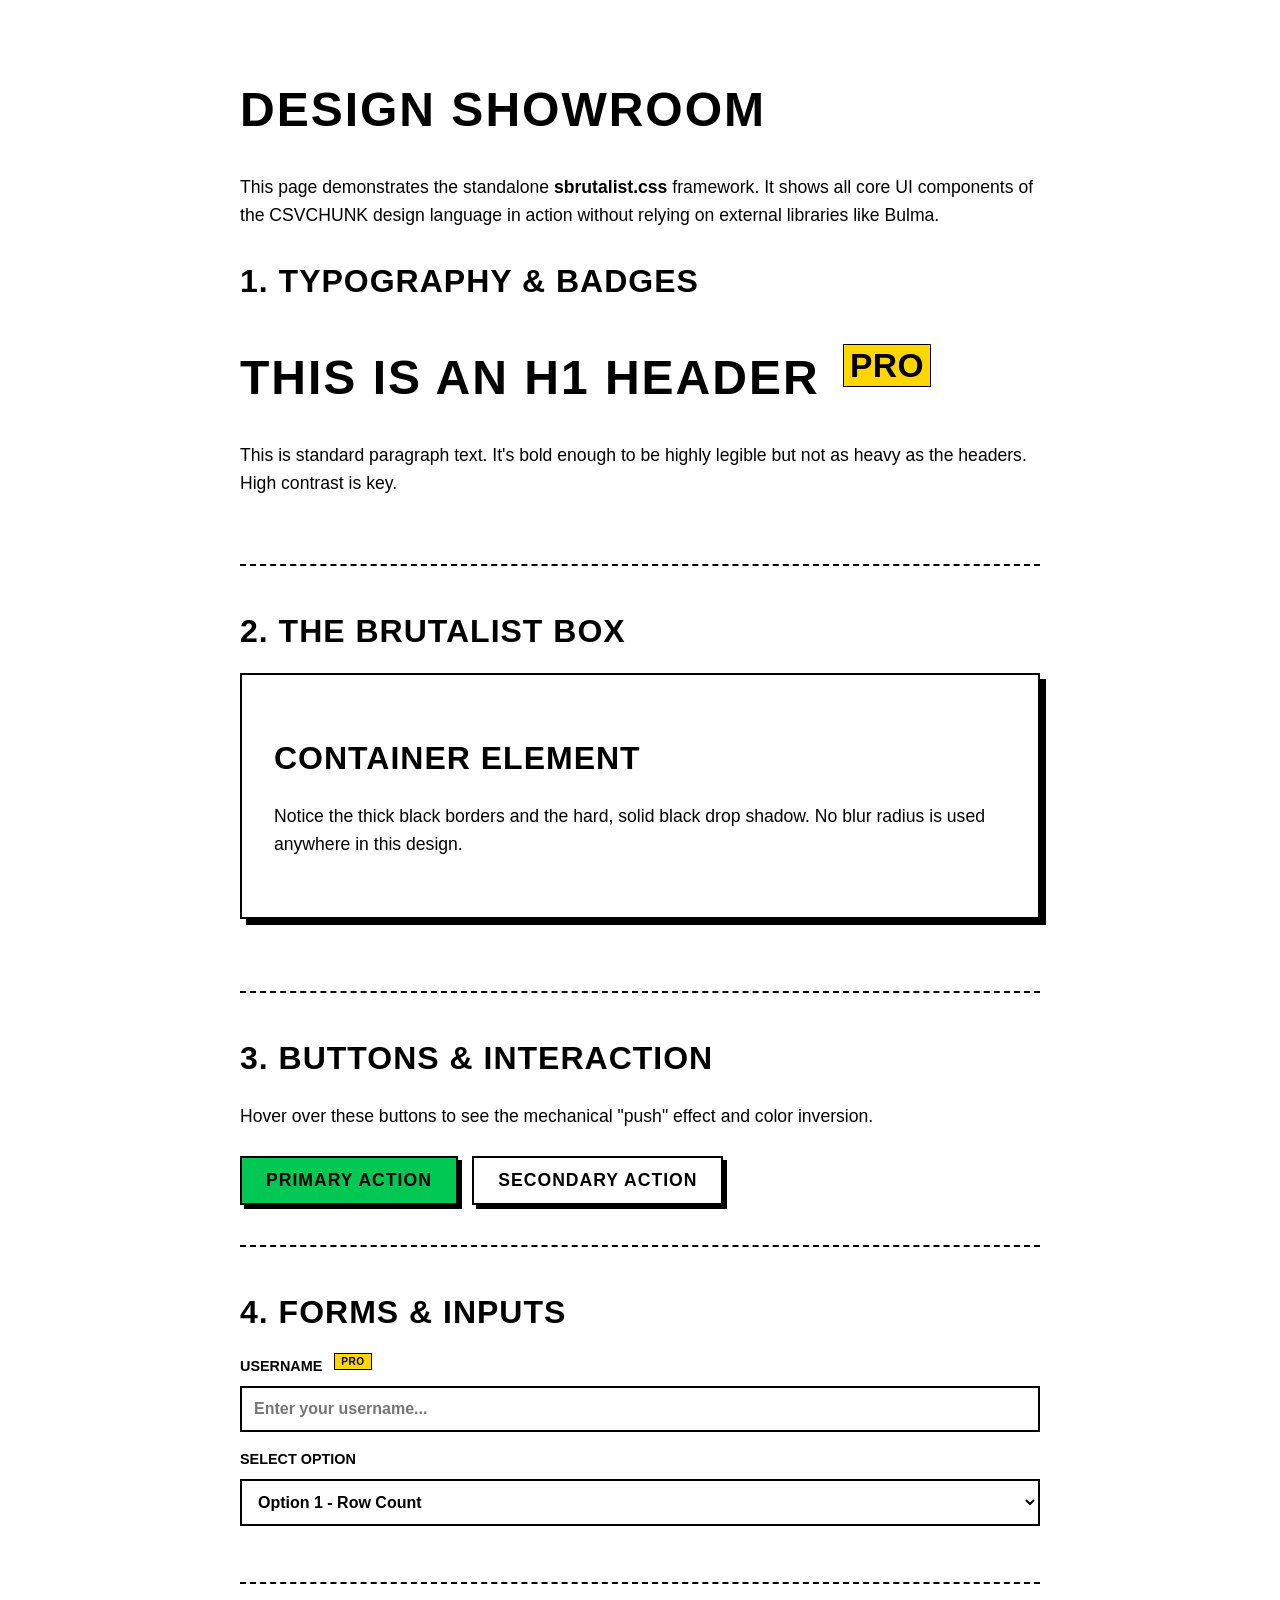
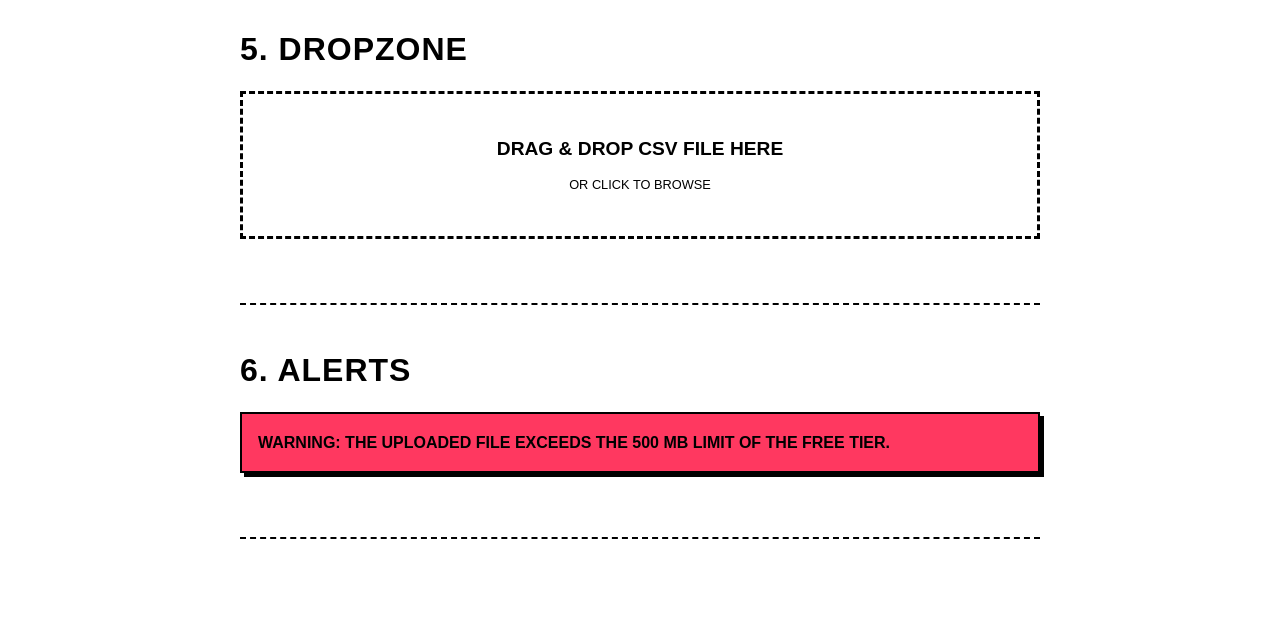
==== showroom/index.html @ 3cbc03de "feat: design guide setup" ====
<!DOCTYPE html>
<html lang="en">
<head>
    <meta charset="UTF-8">
    <meta name="viewport" content="width=device-width, initial-scale=1.0">
    <title>CSVCHUNK - Brutalist Design Showroom</title>
    <!-- Link to the standalone CSS Framework -->
    <link rel="stylesheet" href="sbrutalist.css">
    <style>
        /* Small styling just for the presentation layout */
        .component-section {
            border-bottom: 2px dashed #000;
            padding-bottom: 40px;
            margin-bottom: 40px;
        }
        .code-block {
            background-color: #000;
            color: #00C853;
            padding: 16px;
            font-family: monospace;
            font-weight: bold;
            display: block;
            margin-top: 16px;
        }
    </style>
</head>
<body>

    <div class="sbrutalist-container">
        
        <h1 class="sbrutalist-h1">Design Showroom</h1>
        <p class="sbrutalist-p">This page demonstrates the standalone <strong>sbrutalist.css</strong> framework. It shows all core UI components of the CSVCHUNK design language in action without relying on external libraries like Bulma.</p>
        
        <div class="component-section">
            <h2 class="sbrutalist-h2">1. Typography & Badges</h2>
            <h1 class="sbrutalist-h1">This is an H1 Header <span class="sbrutalist-badge-pro">PRO</span></h1>
            <p class="sbrutalist-p">This is standard paragraph text. It's bold enough to be highly legible but not as heavy as the headers. High contrast is key.</p>
        </div>

        <div class="component-section">
            <h2 class="sbrutalist-h2">2. The Brutalist Box</h2>
            <div class="sbrutalist-box">
                <h2 class="sbrutalist-h2">Container Element</h2>
                <p class="sbrutalist-p">Notice the thick black borders and the hard, solid black drop shadow. No blur radius is used anywhere in this design.</p>
            </div>
        </div>

        <div class="component-section">
            <h2 class="sbrutalist-h2">3. Buttons & Interaction</h2>
            <p class="sbrutalist-p">Hover over these buttons to see the mechanical "push" effect and color inversion.</p>
            <button class="sbrutalist-btn-primary">Primary Action</button>
            <button class="sbrutalist-btn-secondary" style="margin-left: 10px;">Secondary Action</button>
        </div>

        <div class="component-section">
            <h2 class="sbrutalist-h2">4. Forms & Inputs</h2>
            <label class="sbrutalist-label">Username <span class="sbrutalist-badge-pro">PRO</span></label>
            <input type="text" class="sbrutalist-input" placeholder="Enter your username...">
            
            <label class="sbrutalist-label">Select Option</label>
            <select class="sbrutalist-input">
                <option>Option 1 - Row Count</option>
                <option>Option 2 - File Size</option>
            </select>
        </div>

        <div class="component-section">
            <h2 class="sbrutalist-h2">5. Dropzone</h2>
            <div class="sbrutalist-dropzone">
                Drag & Drop CSV File Here
                <div style="font-size: 0.8rem; margin-top: 10px; font-weight: 500;">Or click to browse</div>
            </div>
        </div>

        <div class="component-section">
            <h2 class="sbrutalist-h2">6. Alerts</h2>
            <div class="sbrutalist-alert-danger">
                Warning: The uploaded file exceeds the 500 MB limit of the free tier.
            </div>
        </div>

    </div>

</body>
</html>
---- showroom/sbrutalist.css ----
/* CSVCHUNK Brutalist CSS Framework */

:root {
    --bg-body: #ffffff;
    --text-main: #000000;
    --color-primary: #00C853; /* Green */
    --color-warning: #FFD600; /* Yellow */
    --color-danger: #FF3860;  /* Red */
    --border-width: 2px;
}

body {
    background-color: var(--bg-body);
    color: var(--text-main);
    font-family: 'Inter', -apple-system, BlinkMacSystemFont, "Segoe UI", Roboto, sans-serif;
    margin: 0;
    padding: 0;
    line-height: 1.6;
}

/* Typography */
.sbrutalist-h1 {
    font-size: 3rem;
    font-weight: 900;
    text-transform: uppercase;
    letter-spacing: 2px;
    margin-bottom: 0.5em;
    color: var(--text-main);
}

.sbrutalist-h2 {
    font-size: 2rem;
    font-weight: 800;
    text-transform: uppercase;
    letter-spacing: 1px;
    margin-bottom: 0.5em;
    color: var(--text-main);
}

.sbrutalist-p {
    font-size: 1.1rem;
    font-weight: 500;
    margin-bottom: 1.5em;
}

.sbrutalist-label {
    font-weight: 800;
    font-size: 0.9rem;
    text-transform: uppercase;
    margin-bottom: 8px;
    display: block;
}

/* Layout Elements */
.sbrutalist-container {
    max-width: 800px;
    margin: 0 auto;
    padding: 40px 20px;
}

.sbrutalist-box {
    background-color: #ffffff;
    color: #000000;
    border: var(--border-width) solid #000000;
    box-shadow: 6px 6px 0px #000000;
    border-radius: 0;
    padding: 32px;
    margin-bottom: 32px;
}

/* Buttons */
.sbrutalist-btn-primary, .sbrutalist-btn-secondary {
    display: inline-block;
    font-weight: 900;
    font-size: 1.1rem;
    padding: 12px 24px;
    border: var(--border-width) solid #000000;
    border-radius: 0;
    text-transform: uppercase;
    letter-spacing: 1px;
    box-shadow: 4px 4px 0px #000000;
    cursor: pointer;
    transition: all 0.15s ease-out;
    text-decoration: none;
    text-align: center;
}

.sbrutalist-btn-primary {
    background-color: var(--color-primary);
    color: #000000;
}

.sbrutalist-btn-primary:hover {
    background-color: #000000;
    color: var(--color-primary);
    box-shadow: 0px 0px 0px #000000;
    transform: translate(4px, 4px);
}

.sbrutalist-btn-secondary {
    background-color: #ffffff;
    color: #000000;
}

.sbrutalist-btn-secondary:hover {
    background-color: #000000;
    color: #ffffff;
    box-shadow: 0px 0px 0px #000000;
    transform: translate(4px, 4px);
}

/* Forms */
.sbrutalist-input {
    width: 100%;
    padding: 12px;
    background-color: #ffffff;
    color: #000000;
    border: var(--border-width) solid #000000;
    border-radius: 0;
    font-weight: 700;
    font-size: 1rem;
    font-family: inherit;
    transition: all 0.2s ease;
    box-sizing: border-box;
    margin-bottom: 16px;
}

.sbrutalist-input:hover {
    background-color: #f0f0f0;
}

.sbrutalist-input:focus {
    border-color: var(--color-primary);
    outline: none;
    background-color: #ffffff;
}

.sbrutalist-dropzone {
    border: 3px dashed #000000;
    background-color: #ffffff;
    color: #000000;
    padding: 40px;
    text-align: center;
    cursor: pointer;
    font-weight: 800;
    font-size: 1.2rem;
    text-transform: uppercase;
    transition: all 0.2s ease;
    margin-bottom: 24px;
}

.sbrutalist-dropzone:hover {
    background-color: #000000;
    color: #ffffff;
    border-style: solid;
}

/* Badges & Alerts */
.sbrutalist-badge-pro {
    background-color: var(--color-warning);
    color: #000000;
    padding: 2px 6px;
    border: 1px solid #000000;
    font-size: 0.7em;
    font-weight: 900;
    letter-spacing: 0.5px;
    vertical-align: super;
    margin-left: 8px;
}

.sbrutalist-alert-danger {
    background-color: var(--color-danger);
    color: #000000;
    border: var(--border-width) solid #000000;
    padding: 16px;
    font-weight: 800;
    box-shadow: 4px 4px 0px #000000;
    margin-bottom: 24px;
    text-transform: uppercase;
}
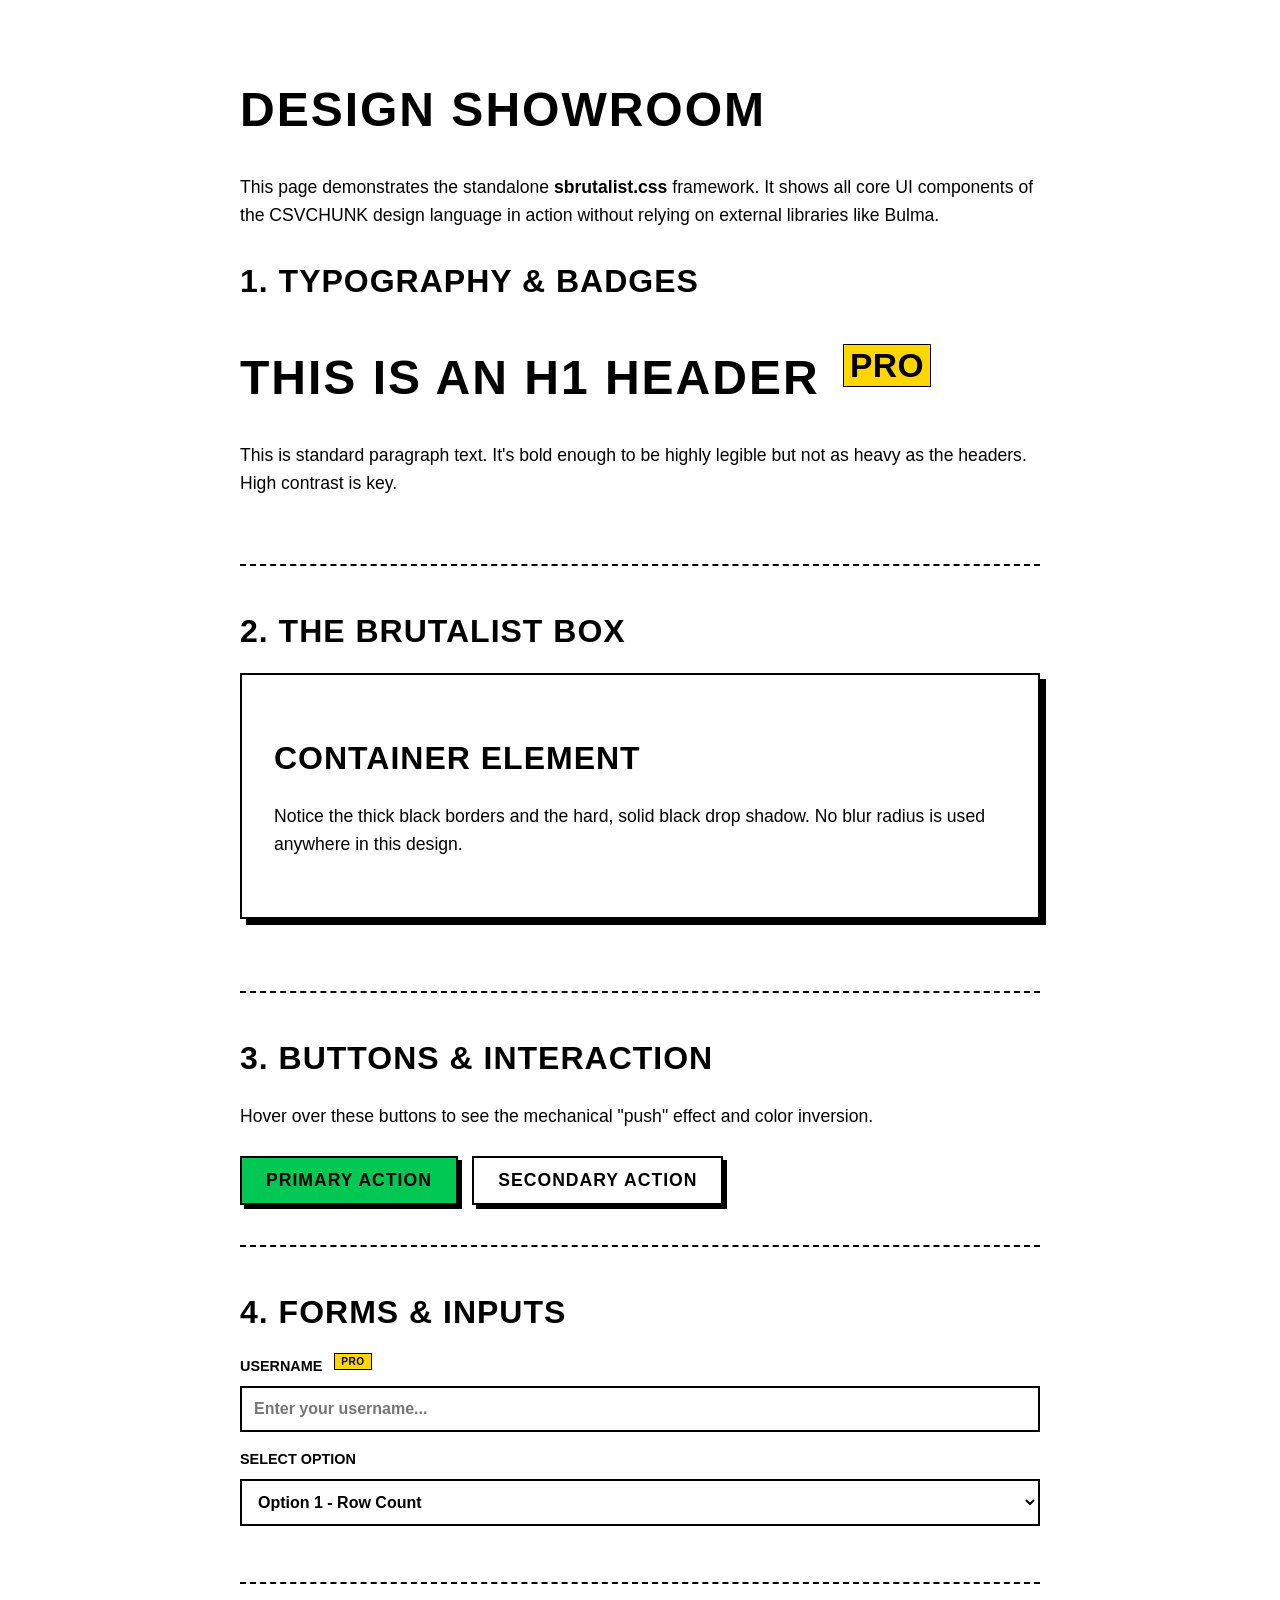
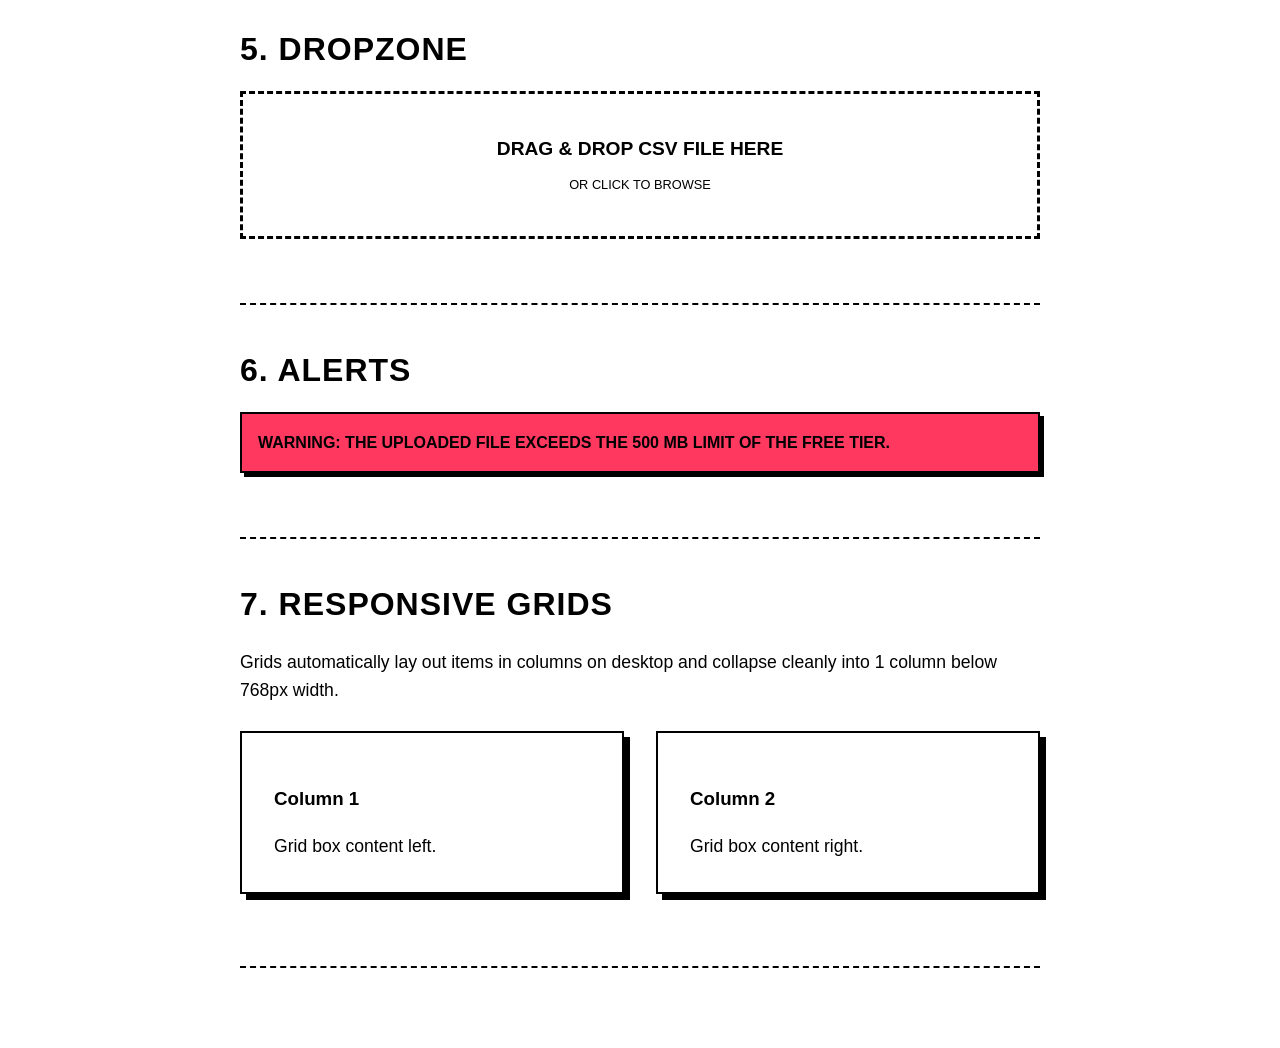
==== commit 660b8c6f: "refactor: updated ui framework" ====
--- a/showroom/index.html
+++ b/showroom/index.html
@@ -5,7 +5,7 @@
     <meta name="viewport" content="width=device-width, initial-scale=1.0">
     <title>CSVCHUNK - Brutalist Design Showroom</title>
     <!-- Link to the standalone CSS Framework -->
-    <link rel="stylesheet" href="sbrutalist.css">
+    <link rel="stylesheet" href="sbrutalist.css?v=2">
     <style>
         /* Small styling just for the presentation layout */
         .component-section {
@@ -79,6 +79,21 @@
             </div>
         </div>
 
+        <div class="component-section">
+            <h2 class="sbrutalist-h2">7. Responsive Grids</h2>
+            <p class="sbrutalist-p">Grids automatically lay out items in columns on desktop and collapse cleanly into 1 column below 768px width.</p>
+            <div class="sbrutalist-grid-2">
+                <div class="sbrutalist-box">
+                    <h3 class="sbrutalist-h3">Column 1</h3>
+                    <p class="sbrutalist-p" style="margin-bottom: 0;">Grid box content left.</p>
+                </div>
+                <div class="sbrutalist-box">
+                    <h3 class="sbrutalist-h3">Column 2</h3>
+                    <p class="sbrutalist-p" style="margin-bottom: 0;">Grid box content right.</p>
+                </div>
+            </div>
+        </div>
+
     </div>
 
 </body>
--- a/showroom/sbrutalist.css
+++ b/showroom/sbrutalist.css
@@ -68,6 +68,33 @@
     margin-bottom: 32px;
 }
 
+/* Grid Layouts */
+.sbrutalist-grid-2 {
+    display: grid;
+    grid-template-columns: repeat(2, 1fr);
+    gap: 2rem;
+    margin-bottom: 32px;
+}
+
+.sbrutalist-grid-3 {
+    display: grid;
+    grid-template-columns: repeat(3, 1fr);
+    gap: 2rem;
+    margin-bottom: 32px;
+}
+
+.sbrutalist-grid-2 > .sbrutalist-box,
+.sbrutalist-grid-3 > .sbrutalist-box {
+    margin-bottom: 0;
+}
+
+@media (max-width: 768px) {
+    .sbrutalist-grid-2,
+    .sbrutalist-grid-3 {
+        grid-template-columns: 1fr;
+    }
+}
+
 /* Buttons */
 .sbrutalist-btn-primary, .sbrutalist-btn-secondary {
     display: inline-block;
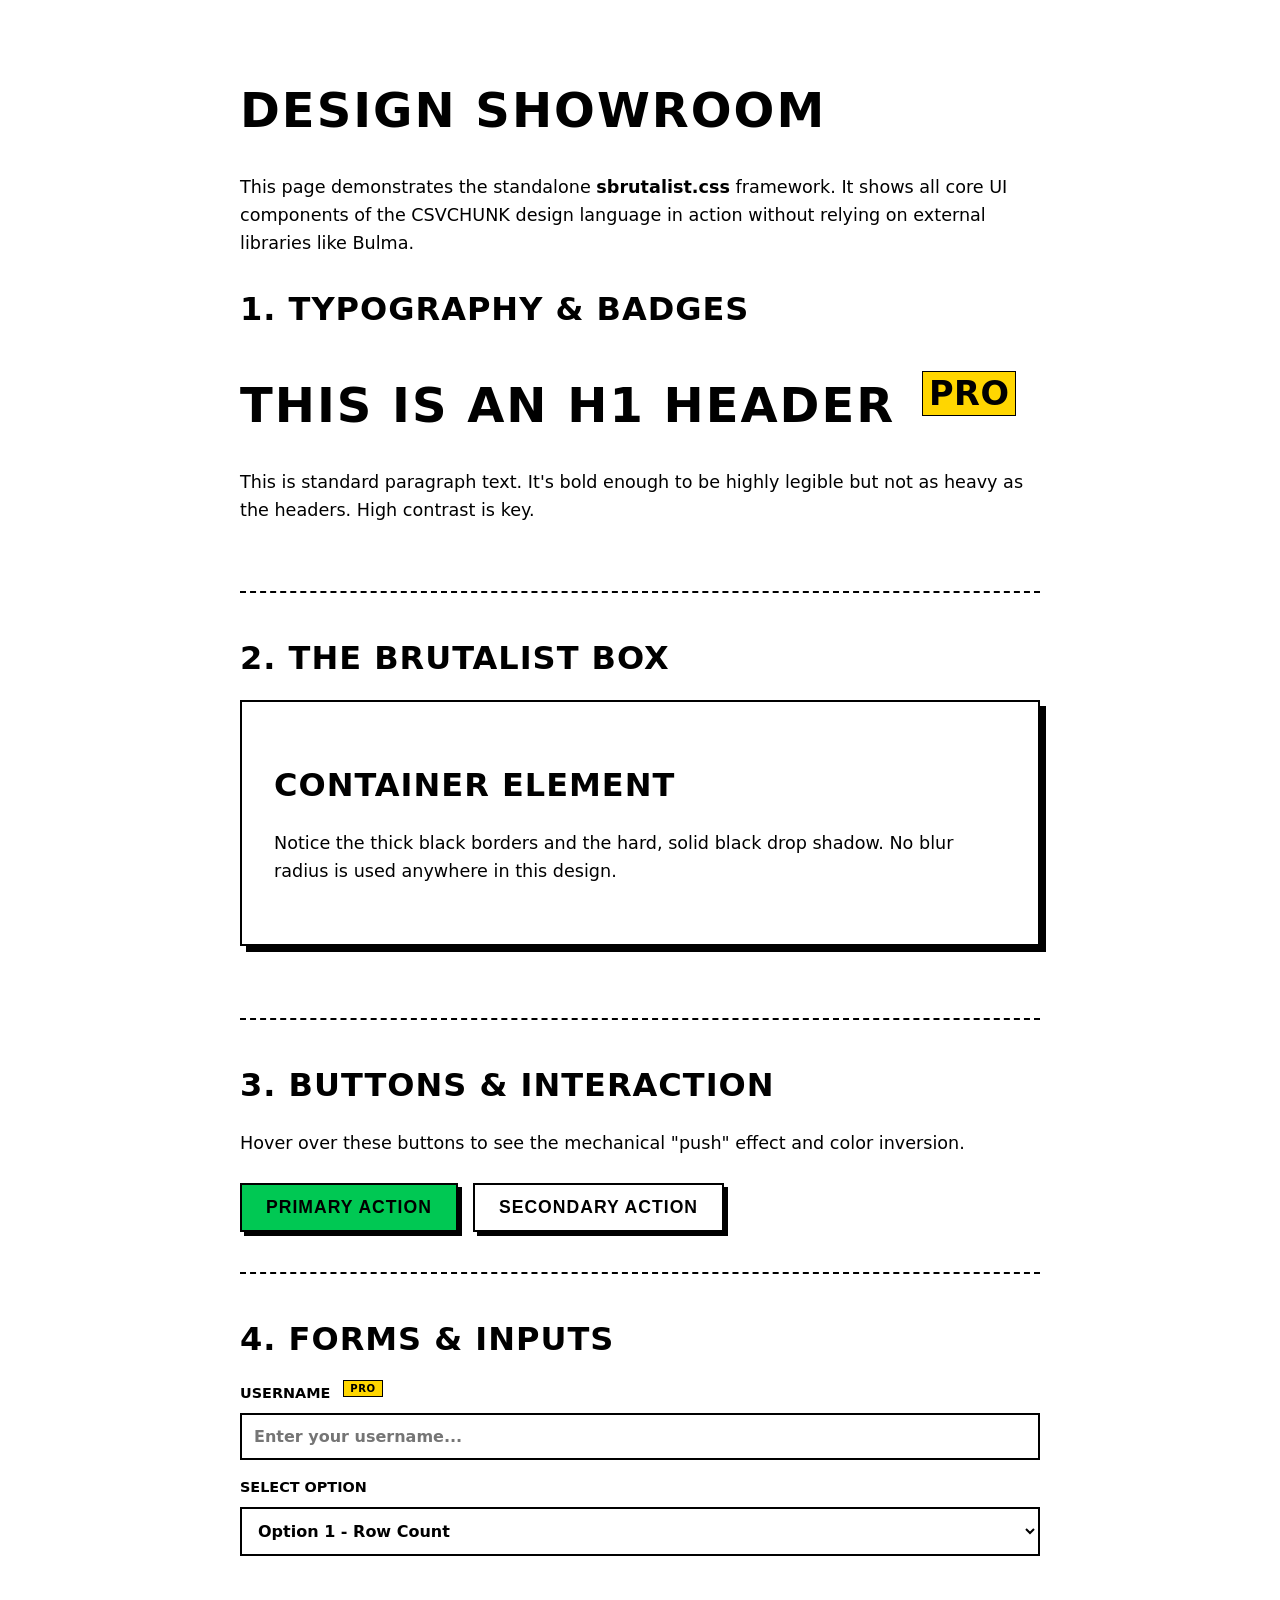
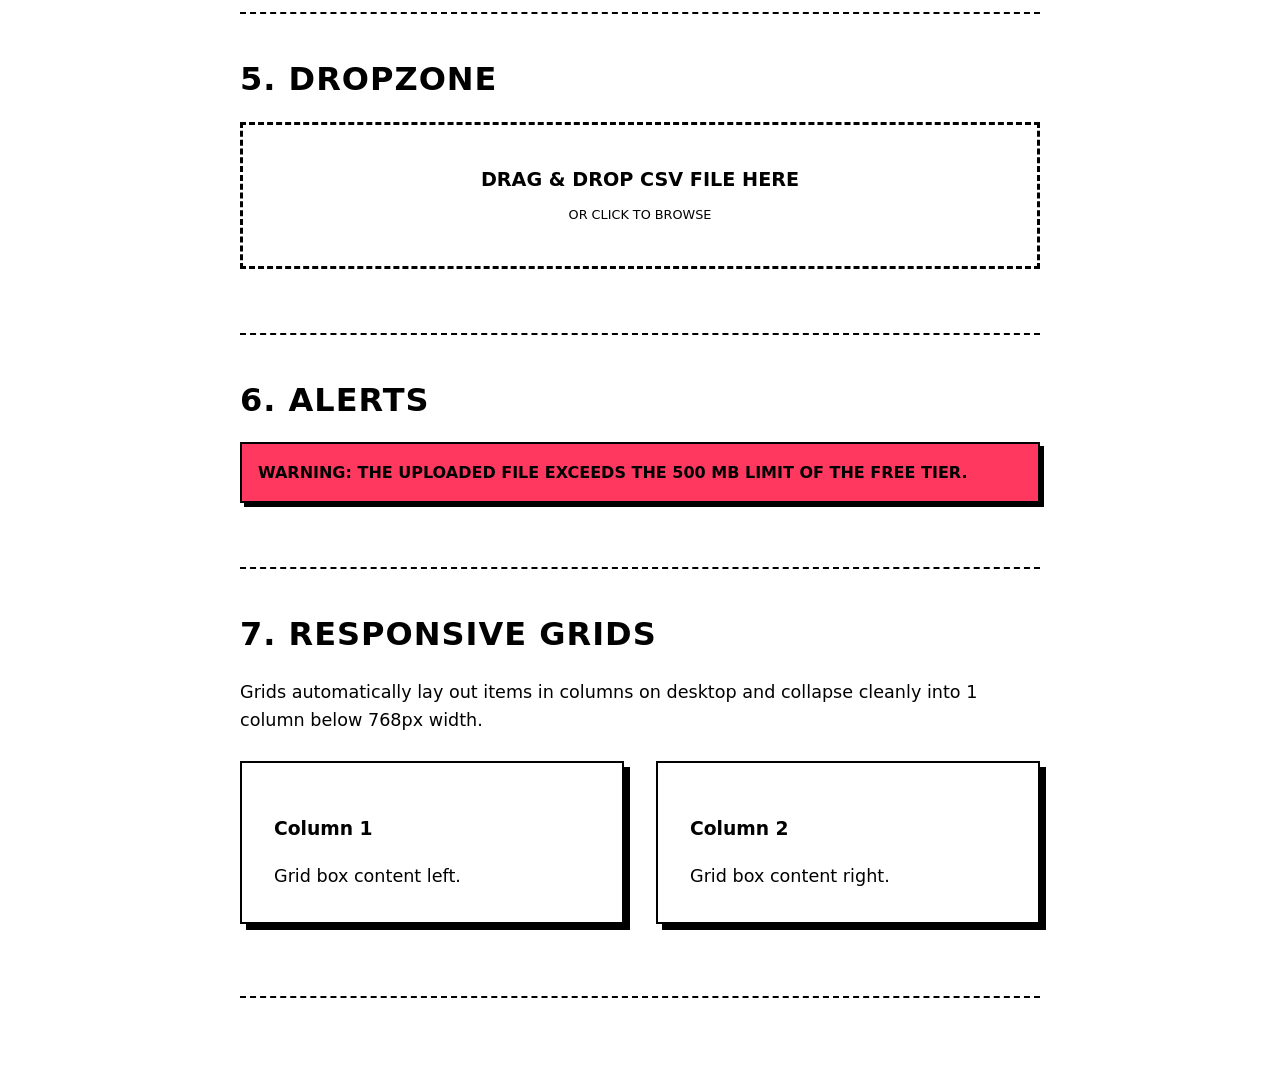
==== commit 6ebe34c1: "refactor: removed external font link" ====
--- a/showroom/index.html
+++ b/showroom/index.html
@@ -5,7 +5,7 @@
     <meta name="viewport" content="width=device-width, initial-scale=1.0">
     <title>CSVCHUNK - Brutalist Design Showroom</title>
     <!-- Link to the standalone CSS Framework -->
-    <link rel="stylesheet" href="sbrutalist.css?v=2">
+    <link rel="stylesheet" href="sbrutalist.css?v=3">
     <style>
         /* Small styling just for the presentation layout */
         .component-section {
--- a/showroom/sbrutalist.css
+++ b/showroom/sbrutalist.css
@@ -12,7 +12,7 @@
 body {
     background-color: var(--bg-body);
     color: var(--text-main);
-    font-family: 'Inter', -apple-system, BlinkMacSystemFont, "Segoe UI", Roboto, sans-serif;
+    font-family: system-ui, -apple-system, BlinkMacSystemFont, "Segoe UI", Roboto, Helvetica, Arial, sans-serif;
     margin: 0;
     padding: 0;
     line-height: 1.6;
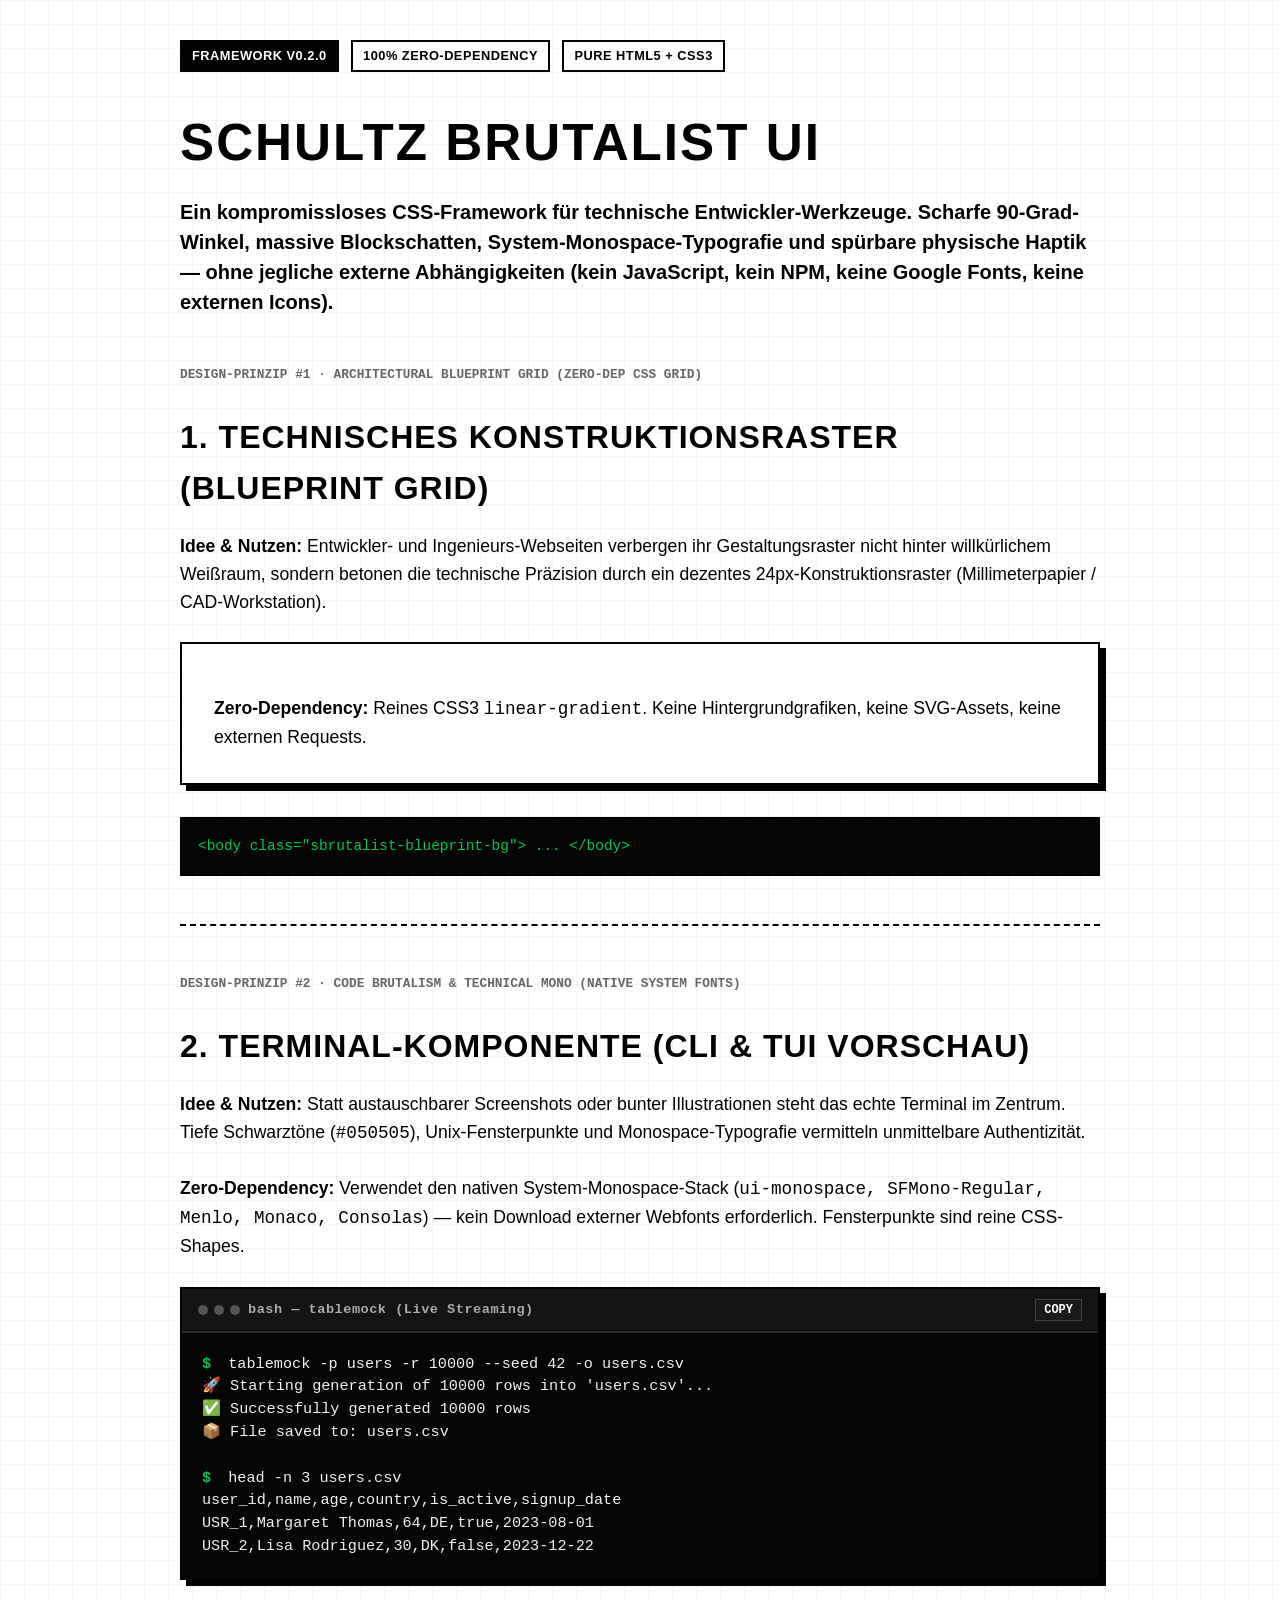
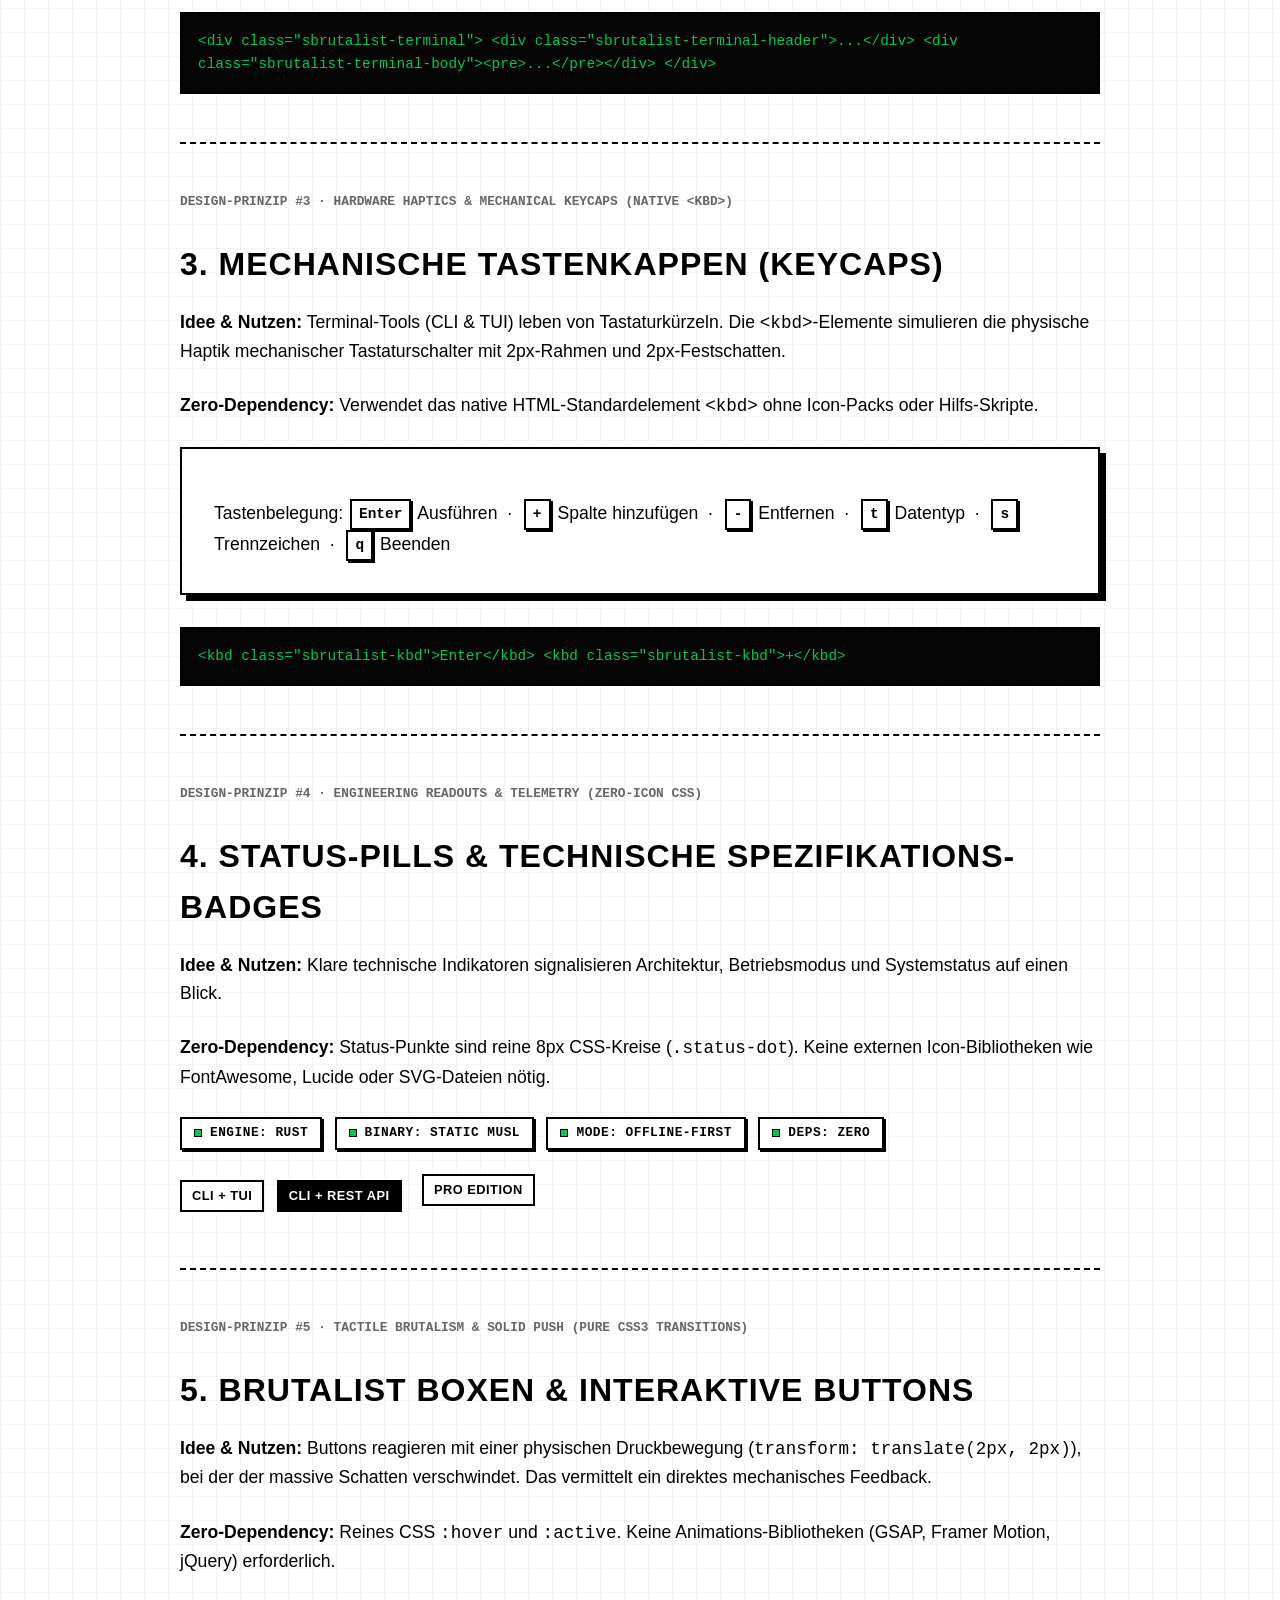
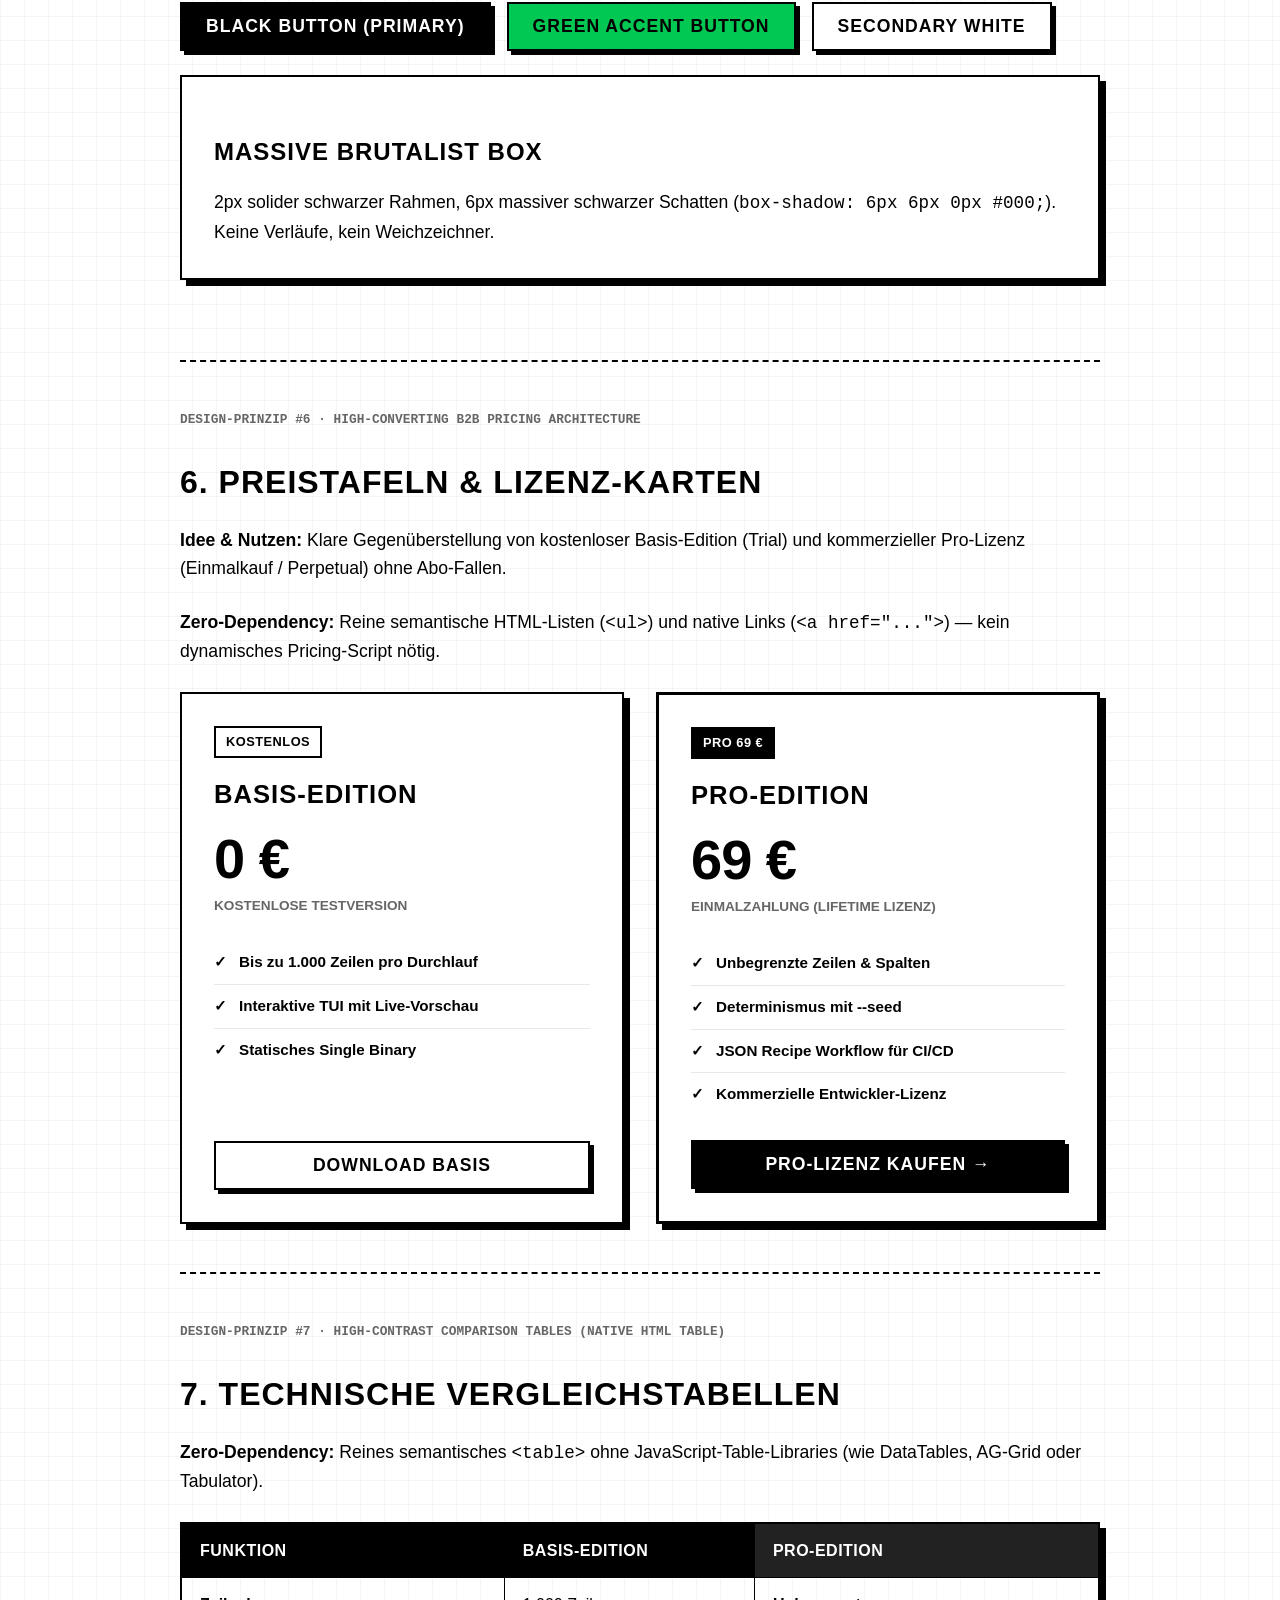
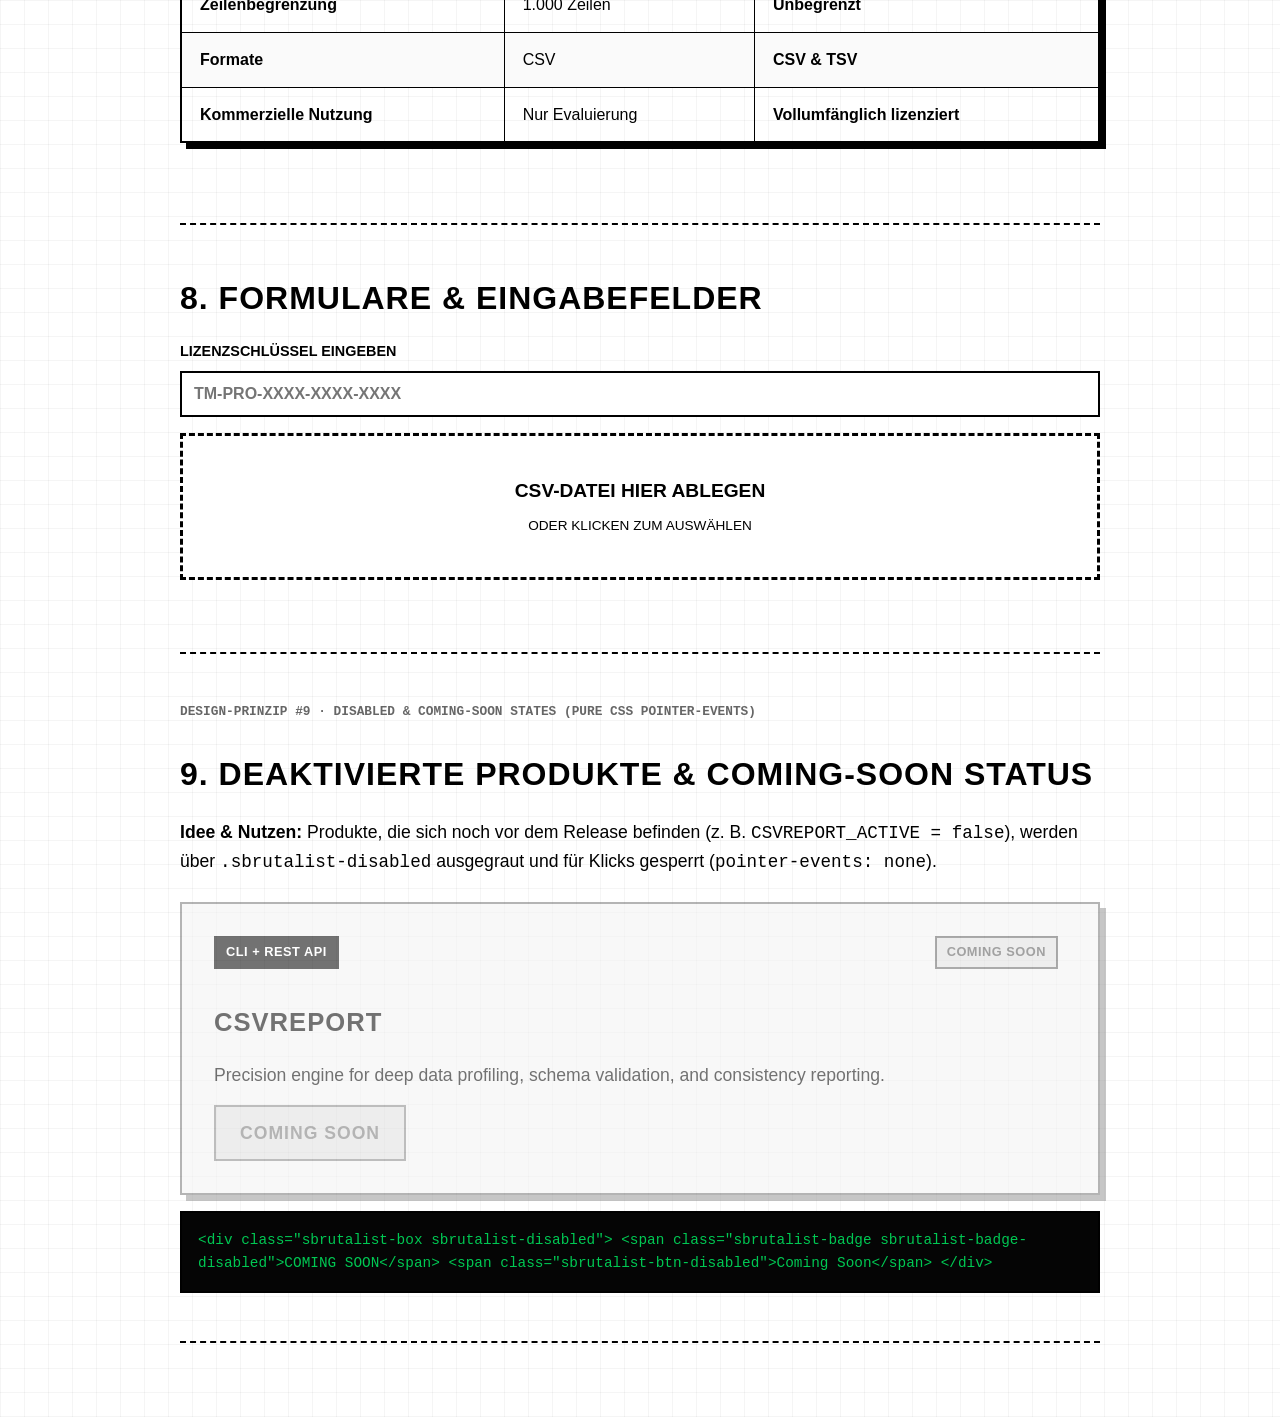
==== commit ae3e7f5b: "feat/refactor: no dependencies; updated with new features" ====
--- a/showroom/index.html
+++ b/showroom/index.html
@@ -3,95 +3,299 @@
 <head>
     <meta charset="UTF-8">
     <meta name="viewport" content="width=device-width, initial-scale=1.0">
-    <title>CSVCHUNK - Brutalist Design Showroom</title>
+    <title>Schultz Brutalist UI — Design Showroom & Principles</title>
     <!-- Link to the standalone CSS Framework -->
-    <link rel="stylesheet" href="sbrutalist.css?v=3">
+    <link rel="stylesheet" href="sbrutalist.css?v=4">
     <style>
-        /* Small styling just for the presentation layout */
         .component-section {
-            border-bottom: 2px dashed #000;
-            padding-bottom: 40px;
-            margin-bottom: 40px;
+            border-bottom: 2px dashed #000000;
+            padding-bottom: 48px;
+            margin-bottom: 48px;
         }
         .code-block {
-            background-color: #000;
+            background-color: #050505;
             color: #00C853;
             padding: 16px;
-            font-family: monospace;
-            font-weight: bold;
+            font-family: ui-monospace, SFMono-Regular, Menlo, Monaco, Consolas, monospace;
+            font-size: 0.9rem;
             display: block;
             margin-top: 16px;
+            border: 2px solid #000000;
+            overflow-x: auto;
+        }
+        .principle-tag {
+            font-family: ui-monospace, monospace;
+            font-size: 0.8rem;
+            font-weight: 800;
+            color: #666;
+            text-transform: uppercase;
+            margin-bottom: 8px;
+            display: block;
         }
     </style>
 </head>
-<body>
-
-    <div class="sbrutalist-container">
+<body class="sbrutalist-blueprint-bg">
+
+    <div class="sbrutalist-container" style="max-width: 960px;">
         
-        <h1 class="sbrutalist-h1">Design Showroom</h1>
-        <p class="sbrutalist-p">This page demonstrates the standalone <strong>sbrutalist.css</strong> framework. It shows all core UI components of the CSVCHUNK design language in action without relying on external libraries like Bulma.</p>
-        
-        <div class="component-section">
-            <h2 class="sbrutalist-h2">1. Typography & Badges</h2>
-            <h1 class="sbrutalist-h1">This is an H1 Header <span class="sbrutalist-badge-pro">PRO</span></h1>
-            <p class="sbrutalist-p">This is standard paragraph text. It's bold enough to be highly legible but not as heavy as the headers. High contrast is key.</p>
-        </div>
-
-        <div class="component-section">
-            <h2 class="sbrutalist-h2">2. The Brutalist Box</h2>
+        <!-- Header -->
+        <div style="margin-bottom: 48px;">
+            <div style="margin-bottom: 12px;">
+                <span class="sbrutalist-badge sbrutalist-badge-invert">FRAMEWORK v0.2.0</span>
+                <span class="sbrutalist-badge">100% ZERO-DEPENDENCY</span>
+                <span class="sbrutalist-badge">PURE HTML5 + CSS3</span>
+            </div>
+            <h1 class="sbrutalist-h1" style="font-size: 3.2rem; line-height: 1.1;">Schultz Brutalist UI</h1>
+            <p class="sbrutalist-p" style="font-size: 1.25rem; font-weight: 700; line-height: 1.5;">
+                Ein kompromissloses CSS-Framework für technische Entwickler-Werkzeuge. Scharfe 90-Grad-Winkel, massive Blockschatten, System-Monospace-Typografie und spürbare physische Haptik &mdash; <strong>ohne jegliche externe Abhängigkeiten</strong> (kein JavaScript, kein NPM, keine Google Fonts, keine externen Icons).
+            </p>
+        </div>
+
+        <!-- 1. Principle: Technical Blueprint Grid -->
+        <div class="component-section">
+            <span class="principle-tag">Design-Prinzip #1 &middot; Architectural Blueprint Grid (Zero-Dep CSS Grid)</span>
+            <h2 class="sbrutalist-h2">1. Technisches Konstruktionsraster (Blueprint Grid)</h2>
+            <p class="sbrutalist-p">
+                <strong>Idee &amp; Nutzen:</strong> Entwickler- und Ingenieurs-Webseiten verbergen ihr Gestaltungsraster nicht hinter willkürlichem Weißraum, sondern betonen die technische Präzision durch ein dezentes 24px-Konstruktionsraster (Millimeterpapier / CAD-Workstation).
+            </p>
             <div class="sbrutalist-box">
-                <h2 class="sbrutalist-h2">Container Element</h2>
-                <p class="sbrutalist-p">Notice the thick black borders and the hard, solid black drop shadow. No blur radius is used anywhere in this design.</p>
-            </div>
-        </div>
-
-        <div class="component-section">
-            <h2 class="sbrutalist-h2">3. Buttons & Interaction</h2>
-            <p class="sbrutalist-p">Hover over these buttons to see the mechanical "push" effect and color inversion.</p>
-            <button class="sbrutalist-btn-primary">Primary Action</button>
-            <button class="sbrutalist-btn-secondary" style="margin-left: 10px;">Secondary Action</button>
-        </div>
-
-        <div class="component-section">
-            <h2 class="sbrutalist-h2">4. Forms & Inputs</h2>
-            <label class="sbrutalist-label">Username <span class="sbrutalist-badge-pro">PRO</span></label>
-            <input type="text" class="sbrutalist-input" placeholder="Enter your username...">
+                <p class="sbrutalist-p" style="margin-bottom: 0;">
+                    <strong>Zero-Dependency:</strong> Reines CSS3 <code>linear-gradient</code>. Keine Hintergrundgrafiken, keine SVG-Assets, keine externen Requests.
+                </p>
+            </div>
+            <code class="code-block">&lt;body class="sbrutalist-blueprint-bg"&gt; ... &lt;/body&gt;</code>
+        </div>
+
+        <!-- 2. Principle: Code Brutalism & Technical Mono -->
+        <div class="component-section">
+            <span class="principle-tag">Design-Prinzip #2 &middot; Code Brutalism &amp; Technical Mono (Native System Fonts)</span>
+            <h2 class="sbrutalist-h2">2. Terminal-Komponente (CLI &amp; TUI Vorschau)</h2>
+            <p class="sbrutalist-p">
+                <strong>Idee &amp; Nutzen:</strong> Statt austauschbarer Screenshots oder bunter Illustrationen steht das echte Terminal im Zentrum. Tiefe Schwarztöne (<code>#050505</code>), Unix-Fensterpunkte und Monospace-Typografie vermitteln unmittelbare Authentizität.
+            </p>
+            <p class="sbrutalist-p">
+                <strong>Zero-Dependency:</strong> Verwendet den nativen System-Monospace-Stack (<code>ui-monospace, SFMono-Regular, Menlo, Monaco, Consolas</code>) &mdash; kein Download externer Webfonts erforderlich. Fensterpunkte sind reine CSS-Shapes.
+            </p>
             
-            <label class="sbrutalist-label">Select Option</label>
-            <select class="sbrutalist-input">
-                <option>Option 1 - Row Count</option>
-                <option>Option 2 - File Size</option>
-            </select>
-        </div>
-
-        <div class="component-section">
-            <h2 class="sbrutalist-h2">5. Dropzone</h2>
+            <div class="sbrutalist-terminal">
+                <div class="sbrutalist-terminal-header" style="justify-content: space-between;">
+                    <div style="display: flex; align-items: center;">
+                        <div class="sbrutalist-terminal-dots">
+                            <span class="sbrutalist-terminal-dot"></span>
+                            <span class="sbrutalist-terminal-dot"></span>
+                            <span class="sbrutalist-terminal-dot"></span>
+                        </div>
+                        <span>bash &mdash; tablemock (Live Streaming)</span>
+                    </div>
+                    <button class="sbrutalist-copy-btn">COPY</button>
+                </div>
+                <div class="sbrutalist-terminal-body">
+<pre><span class="sbrutalist-terminal-prompt">$</span> tablemock -p users -r 10000 --seed 42 -o users.csv
+🚀 Starting generation of 10000 rows into 'users.csv'...
+✅ Successfully generated 10000 rows
+📦 File saved to: users.csv
+
+<span class="sbrutalist-terminal-prompt">$</span> head -n 3 users.csv
+user_id,name,age,country,is_active,signup_date
+USR_1,Margaret Thomas,64,DE,true,2023-08-01
+USR_2,Lisa Rodriguez,30,DK,false,2023-12-22</pre>
+                </div>
+            </div>
+
+            <code class="code-block">&lt;div class="sbrutalist-terminal"&gt;
+    &lt;div class="sbrutalist-terminal-header"&gt;...&lt;/div&gt;
+    &lt;div class="sbrutalist-terminal-body"&gt;&lt;pre&gt;...&lt;/pre&gt;&lt;/div&gt;
+&lt;/div&gt;</code>
+        </div>
+
+        <!-- 3. Principle: Tactile Brutalism & Mechanical Keycaps -->
+        <div class="component-section">
+            <span class="principle-tag">Design-Prinzip #3 &middot; Hardware Haptics &amp; Mechanical Keycaps (Native &lt;kbd&gt;)</span>
+            <h2 class="sbrutalist-h2">3. Mechanische Tastenkappen (Keycaps)</h2>
+            <p class="sbrutalist-p">
+                <strong>Idee &amp; Nutzen:</strong> Terminal-Tools (CLI &amp; TUI) leben von Tastaturkürzeln. Die <code>&lt;kbd&gt;</code>-Elemente simulieren die physische Haptik mechanischer Tastaturschalter mit 2px-Rahmen und 2px-Festschatten.
+            </p>
+            <p class="sbrutalist-p">
+                <strong>Zero-Dependency:</strong> Verwendet das native HTML-Standardelement <code>&lt;kbd&gt;</code> ohne Icon-Packs oder Hilfs-Skripte.
+            </p>
+            <div class="sbrutalist-box">
+                <p class="sbrutalist-p" style="margin-bottom: 0;">
+                    Tastenbelegung: 
+                    <kbd class="sbrutalist-kbd">Enter</kbd> Ausführen &nbsp;&middot;&nbsp; 
+                    <kbd class="sbrutalist-kbd">+</kbd> Spalte hinzufügen &nbsp;&middot;&nbsp; 
+                    <kbd class="sbrutalist-kbd">-</kbd> Entfernen &nbsp;&middot;&nbsp; 
+                    <kbd class="sbrutalist-kbd">t</kbd> Datentyp &nbsp;&middot;&nbsp; 
+                    <kbd class="sbrutalist-kbd">s</kbd> Trennzeichen &nbsp;&middot;&nbsp; 
+                    <kbd class="sbrutalist-kbd">q</kbd> Beenden
+                </p>
+            </div>
+            <code class="code-block">&lt;kbd class="sbrutalist-kbd"&gt;Enter&lt;/kbd&gt;
+&lt;kbd class="sbrutalist-kbd"&gt;+&lt;/kbd&gt;</code>
+        </div>
+
+        <!-- 4. Principle: Engineering Readouts & Telemetry Badges -->
+        <div class="component-section">
+            <span class="principle-tag">Design-Prinzip #4 &middot; Engineering Readouts &amp; Telemetry (Zero-Icon CSS)</span>
+            <h2 class="sbrutalist-h2">4. Status-Pills &amp; Technische Spezifikations-Badges</h2>
+            <p class="sbrutalist-p">
+                <strong>Idee &amp; Nutzen:</strong> Klare technische Indikatoren signalisieren Architektur, Betriebsmodus und Systemstatus auf einen Blick.
+            </p>
+            <p class="sbrutalist-p">
+                <strong>Zero-Dependency:</strong> Status-Punkte sind reine 8px CSS-Kreise (<code>.status-dot</code>). Keine externen Icon-Bibliotheken wie FontAwesome, Lucide oder SVG-Dateien nötig.
+            </p>
+            <div>
+                <span class="sbrutalist-spec-pill"><span class="status-dot"></span>ENGINE: RUST</span>
+                <span class="sbrutalist-spec-pill"><span class="status-dot"></span>BINARY: STATIC MUSL</span>
+                <span class="sbrutalist-spec-pill"><span class="status-dot"></span>MODE: OFFLINE-FIRST</span>
+                <span class="sbrutalist-spec-pill"><span class="status-dot"></span>DEPS: ZERO</span>
+            </div>
+            <div style="margin-top: 16px;">
+                <span class="sbrutalist-badge">CLI + TUI</span>
+                <span class="sbrutalist-badge sbrutalist-badge-invert">CLI + REST API</span>
+                <span class="sbrutalist-badge sbrutalist-badge-pro">PRO EDITION</span>
+            </div>
+        </div>
+
+        <!-- 5. Principle: Hard Offset Shadows & Push Interaction -->
+        <div class="component-section">
+            <span class="principle-tag">Design-Prinzip #5 &middot; Tactile Brutalism &amp; Solid Push (Pure CSS3 Transitions)</span>
+            <h2 class="sbrutalist-h2">5. Brutalist Boxen &amp; Interaktive Buttons</h2>
+            <p class="sbrutalist-p">
+                <strong>Idee &amp; Nutzen:</strong> Buttons reagieren mit einer physischen Druckbewegung (<code>transform: translate(2px, 2px)</code>), bei der der massive Schatten verschwindet. Das vermittelt ein direktes mechanisches Feedback.
+            </p>
+            <p class="sbrutalist-p">
+                <strong>Zero-Dependency:</strong> Reines CSS <code>:hover</code> und <code>:active</code>. Keine Animations-Bibliotheken (GSAP, Framer Motion, jQuery) erforderlich.
+            </p>
+            
+            <div style="display: flex; gap: 16px; flex-wrap: wrap; margin-bottom: 24px;">
+                <button class="sbrutalist-btn-black">Black Button (Primary)</button>
+                <button class="sbrutalist-btn-primary">Green Accent Button</button>
+                <button class="sbrutalist-btn-secondary">Secondary White</button>
+            </div>
+
+            <div class="sbrutalist-box">
+                <h3 class="sbrutalist-h2" style="font-size: 1.5rem;">Massive Brutalist Box</h3>
+                <p class="sbrutalist-p" style="margin-bottom: 0;">
+                    2px solider schwarzer Rahmen, 6px massiver schwarzer Schatten (<code>box-shadow: 6px 6px 0px #000;</code>). Keine Verläufe, kein Weichzeichner.
+                </p>
+            </div>
+        </div>
+
+        <!-- 6. Principle: B2B Pricing Architecture -->
+        <div class="component-section">
+            <span class="principle-tag">Design-Prinzip #6 &middot; High-Converting B2B Pricing Architecture</span>
+            <h2 class="sbrutalist-h2">6. Preistafeln &amp; Lizenz-Karten</h2>
+            <p class="sbrutalist-p">
+                <strong>Idee &amp; Nutzen:</strong> Klare Gegenüberstellung von kostenloser Basis-Edition (Trial) und kommerzieller Pro-Lizenz (Einmalkauf / Perpetual) ohne Abo-Fallen.
+            </p>
+            <p class="sbrutalist-p">
+                <strong>Zero-Dependency:</strong> Reine semantische HTML-Listen (<code>&lt;ul&gt;</code>) und native Links (<code>&lt;a href="..."&gt;</code>) &mdash; kein dynamisches Pricing-Script nötig.
+            </p>
+
+            <div class="sbrutalist-grid-2">
+                <div class="sbrutalist-pricing-card">
+                    <div>
+                        <span class="sbrutalist-badge">KOSTENLOS</span>
+                        <h3 class="sbrutalist-h2" style="font-size: 1.6rem; margin: 8px 0;">BASIS-EDITION</h3>
+                        <div class="sbrutalist-price-tag">0 €</div>
+                        <div class="sbrutalist-price-sub">Kostenlose Testversion</div>
+                        <ul class="sbrutalist-feature-list">
+                            <li><span class="bullet">✓</span><div class="feature-text">Bis zu 1.000 Zeilen pro Durchlauf</div></li>
+                            <li><span class="bullet">✓</span><div class="feature-text">Interaktive TUI mit Live-Vorschau</div></li>
+                            <li><span class="bullet">✓</span><div class="feature-text">Statisches Single Binary</div></li>
+                        </ul>
+                    </div>
+                    <button class="sbrutalist-btn-secondary" style="width: 100%;">Download Basis</button>
+                </div>
+
+                <div class="sbrutalist-pricing-card featured" style="border-width: 3px;">
+                    <div>
+                        <span class="sbrutalist-badge sbrutalist-badge-invert">PRO 69 €</span>
+                        <h3 class="sbrutalist-h2" style="font-size: 1.6rem; margin: 8px 0;">PRO-EDITION</h3>
+                        <div class="sbrutalist-price-tag">69 €</div>
+                        <div class="sbrutalist-price-sub">Einmalzahlung (Lifetime Lizenz)</div>
+                        <ul class="sbrutalist-feature-list">
+                            <li><span class="bullet">✓</span><div class="feature-text"><strong>Unbegrenzte Zeilen &amp; Spalten</strong></div></li>
+                            <li><span class="bullet">✓</span><div class="feature-text"><strong>Determinismus mit --seed</strong></div></li>
+                            <li><span class="bullet">✓</span><div class="feature-text"><strong>JSON Recipe Workflow für CI/CD</strong></div></li>
+                            <li><span class="bullet">✓</span><div class="feature-text"><strong>Kommerzielle Entwickler-Lizenz</strong></div></li>
+                        </ul>
+                    </div>
+                    <button class="sbrutalist-btn-black" style="width: 100%;">Pro-Lizenz kaufen &rarr;</button>
+                </div>
+            </div>
+        </div>
+
+        <!-- 7. Spec Tables -->
+        <div class="component-section">
+            <span class="principle-tag">Design-Prinzip #7 &middot; High-Contrast Comparison Tables (Native HTML Table)</span>
+            <h2 class="sbrutalist-h2">7. Technische Vergleichstabellen</h2>
+            <p class="sbrutalist-p">
+                <strong>Zero-Dependency:</strong> Reines semantisches <code>&lt;table&gt;</code> ohne JavaScript-Table-Libraries (wie DataTables, AG-Grid oder Tabulator).
+            </p>
+            
+            <table class="sbrutalist-table">
+                <thead>
+                    <tr>
+                        <th>Funktion</th>
+                        <th>Basis-Edition</th>
+                        <th style="background-color: #222;">Pro-Edition</th>
+                    </tr>
+                </thead>
+                <tbody>
+                    <tr>
+                        <td><strong>Zeilenbegrenzung</strong></td>
+                        <td>1.000 Zeilen</td>
+                        <td><strong>Unbegrenzt</strong></td>
+                    </tr>
+                    <tr>
+                        <td><strong>Formate</strong></td>
+                        <td>CSV</td>
+                        <td><strong>CSV &amp; TSV</strong></td>
+                    </tr>
+                    <tr>
+                        <td><strong>Kommerzielle Nutzung</strong></td>
+                        <td>Nur Evaluierung</td>
+                        <td><strong>Vollumfänglich lizenziert</strong></td>
+                    </tr>
+                </tbody>
+            </table>
+        </div>
+
+        <!-- 8. Forms & Inputs -->
+        <div class="component-section">
+            <h2 class="sbrutalist-h2">8. Formulare &amp; Eingabefelder</h2>
+            <label class="sbrutalist-label">Lizenzschlüssel eingeben</label>
+            <input type="text" class="sbrutalist-input" placeholder="TM-PRO-XXXX-XXXX-XXXX">
+            
             <div class="sbrutalist-dropzone">
-                Drag & Drop CSV File Here
-                <div style="font-size: 0.8rem; margin-top: 10px; font-weight: 500;">Or click to browse</div>
-            </div>
-        </div>
-
-        <div class="component-section">
-            <h2 class="sbrutalist-h2">6. Alerts</h2>
-            <div class="sbrutalist-alert-danger">
-                Warning: The uploaded file exceeds the 500 MB limit of the free tier.
-            </div>
-        </div>
-
-        <div class="component-section">
-            <h2 class="sbrutalist-h2">7. Responsive Grids</h2>
-            <p class="sbrutalist-p">Grids automatically lay out items in columns on desktop and collapse cleanly into 1 column below 768px width.</p>
-            <div class="sbrutalist-grid-2">
-                <div class="sbrutalist-box">
-                    <h3 class="sbrutalist-h3">Column 1</h3>
-                    <p class="sbrutalist-p" style="margin-bottom: 0;">Grid box content left.</p>
-                </div>
-                <div class="sbrutalist-box">
-                    <h3 class="sbrutalist-h3">Column 2</h3>
-                    <p class="sbrutalist-p" style="margin-bottom: 0;">Grid box content right.</p>
-                </div>
-            </div>
+                CSV-Datei hier ablegen
+                <div style="font-size: 0.85rem; margin-top: 8px; font-weight: 500;">Oder klicken zum Auswählen</div>
+            </div>
+        </div>
+
+        <!-- 9. Disabled & Coming Soon States -->
+        <div class="component-section">
+            <span class="principle-tag">Design-Prinzip #9 &middot; Disabled &amp; Coming-Soon States (Pure CSS Pointer-Events)</span>
+            <h2 class="sbrutalist-h2">9. Deaktivierte Produkte &amp; Coming-Soon Status</h2>
+            <p class="sbrutalist-p">
+                <strong>Idee &amp; Nutzen:</strong> Produkte, die sich noch vor dem Release befinden (z. B. <code>CSVREPORT_ACTIVE = false</code>), werden über <code>.sbrutalist-disabled</code> ausgegraut und für Klicks gesperrt (<code>pointer-events: none</code>).
+            </p>
+            <div class="sbrutalist-box sbrutalist-disabled" style="margin-bottom: 16px;">
+                <div style="display: flex; justify-content: space-between; align-items: center; margin-bottom: 12px;">
+                    <span class="sbrutalist-badge sbrutalist-badge-invert">CLI + REST API</span>
+                    <span class="sbrutalist-badge sbrutalist-badge-disabled">COMING SOON</span>
+                </div>
+                <h3 class="sbrutalist-h2" style="font-size: 1.6rem; margin-bottom: 8px;">CSVREPORT</h3>
+                <p class="sbrutalist-p" style="margin-bottom: 16px;">
+                    Precision engine for deep data profiling, schema validation, and consistency reporting.
+                </p>
+                <span class="sbrutalist-btn-disabled">Coming Soon</span>
+            </div>
+            <code class="code-block">&lt;div class="sbrutalist-box sbrutalist-disabled"&gt;
+    &lt;span class="sbrutalist-badge sbrutalist-badge-disabled"&gt;COMING SOON&lt;/span&gt;
+    &lt;span class="sbrutalist-btn-disabled"&gt;Coming Soon&lt;/span&gt;
+&lt;/div&gt;</code>
         </div>
 
     </div>
--- a/showroom/sbrutalist.css
+++ b/showroom/sbrutalist.css
@@ -1,4 +1,8 @@
-/* CSVCHUNK Brutalist CSS Framework */
+/* Schultz Brutalist UI - Zero-Dependency Monochrome CSS Framework */
+
+*, *::before, *::after {
+    box-sizing: border-box;
+}
 
 :root {
     --bg-body: #ffffff;
@@ -9,10 +13,15 @@
     --border-width: 2px;
 }
 
+html, body {
+    overflow-x: hidden;
+    max-width: 100%;
+}
+
 body {
     background-color: var(--bg-body);
     color: var(--text-main);
-    font-family: system-ui, -apple-system, BlinkMacSystemFont, "Segoe UI", Roboto, Helvetica, Arial, sans-serif;
+    font-family: 'Inter', -apple-system, BlinkMacSystemFont, "Segoe UI", Roboto, sans-serif;
     margin: 0;
     padding: 0;
     line-height: 1.6;
@@ -66,33 +75,6 @@
     border-radius: 0;
     padding: 32px;
     margin-bottom: 32px;
-}
-
-/* Grid Layouts */
-.sbrutalist-grid-2 {
-    display: grid;
-    grid-template-columns: repeat(2, 1fr);
-    gap: 2rem;
-    margin-bottom: 32px;
-}
-
-.sbrutalist-grid-3 {
-    display: grid;
-    grid-template-columns: repeat(3, 1fr);
-    gap: 2rem;
-    margin-bottom: 32px;
-}
-
-.sbrutalist-grid-2 > .sbrutalist-box,
-.sbrutalist-grid-3 > .sbrutalist-box {
-    margin-bottom: 0;
-}
-
-@media (max-width: 768px) {
-    .sbrutalist-grid-2,
-    .sbrutalist-grid-3 {
-        grid-template-columns: 1fr;
-    }
 }
 
 /* Buttons */
@@ -205,3 +187,430 @@
     margin-bottom: 24px;
     text-transform: uppercase;
 }
+
+/* Responsive Grid System */
+.sbrutalist-grid-responsive, .sbrutalist-grid-2, .sbrutalist-grid-3 {
+    display: grid;
+    gap: 32px;
+}
+
+.sbrutalist-grid-2, .sbrutalist-grid-responsive {
+    grid-template-columns: repeat(2, 1fr);
+}
+
+.sbrutalist-grid-3 {
+    grid-template-columns: repeat(3, 1fr);
+}
+
+@media (max-width: 768px) {
+    .sbrutalist-grid-2, .sbrutalist-grid-3, .sbrutalist-grid-responsive {
+        grid-template-columns: 1fr;
+    }
+}
+
+/* Terminal Component */
+.sbrutalist-terminal {
+    background-color: #050505;
+    color: #f0f0f0;
+    border: var(--border-width) solid #000000;
+    box-shadow: 6px 6px 0px #000000;
+    font-family: ui-monospace, SFMono-Regular, Menlo, Monaco, Consolas, "Liberation Mono", "Courier New", monospace;
+    overflow: hidden;
+    margin-bottom: 32px;
+}
+
+.sbrutalist-terminal-header {
+    background-color: #141414;
+    border-bottom: 2px solid #282828;
+    padding: 10px 16px;
+    display: flex;
+    align-items: center;
+    gap: 8px;
+    font-size: 0.85rem;
+    font-weight: 700;
+    letter-spacing: 0.5px;
+    color: #aaaaaa;
+}
+
+.sbrutalist-terminal-dots {
+    display: flex;
+    gap: 6px;
+    margin-right: 8px;
+}
+
+.sbrutalist-terminal-dot {
+    width: 10px;
+    height: 10px;
+    border-radius: 50%;
+    background-color: #555555;
+    display: inline-block;
+}
+
+.sbrutalist-terminal-body {
+    padding: 20px;
+    overflow-x: auto;
+    font-size: 0.95rem;
+    line-height: 1.5;
+}
+
+.sbrutalist-terminal-body pre {
+    margin: 0;
+    font-family: inherit;
+    color: #f1f1f1;
+    white-space: pre;
+}
+
+.sbrutalist-terminal-prompt {
+    color: var(--color-primary);
+    font-weight: 700;
+    margin-right: 8px;
+}
+
+/* Badges & Tags */
+.sbrutalist-badge {
+    display: inline-block;
+    padding: 4px 10px;
+    border: 2px solid #000000;
+    font-size: 0.8rem;
+    font-weight: 900;
+    text-transform: uppercase;
+    letter-spacing: 0.5px;
+    background-color: #ffffff;
+    color: #000000;
+    margin-right: 8px;
+    margin-bottom: 8px;
+}
+
+.sbrutalist-badge-invert {
+    background-color: #000000;
+    color: #ffffff;
+}
+
+/* Black Button */
+.sbrutalist-btn-black {
+    display: inline-block;
+    background-color: #000000;
+    color: #ffffff;
+    border: var(--border-width) solid #000000;
+    padding: 12px 24px;
+    font-weight: 900;
+    font-size: 1.1rem;
+    text-transform: uppercase;
+    letter-spacing: 1px;
+    box-shadow: 4px 4px 0px #000000;
+    cursor: pointer;
+    text-decoration: none;
+    text-align: center;
+    transition: all 0.15s ease-out;
+}
+
+.sbrutalist-btn-black:hover {
+    background-color: #ffffff;
+    color: #000000;
+    box-shadow: 0px 0px 0px #000000;
+    transform: translate(4px, 4px);
+}
+
+/* Pricing Cards */
+.sbrutalist-pricing-card {
+    background-color: #ffffff;
+    border: var(--border-width) solid #000000;
+    box-shadow: 6px 6px 0px #000000;
+    padding: 32px;
+    display: flex;
+    flex-direction: column;
+    justify-content: space-between;
+}
+
+.sbrutalist-price-tag {
+    font-size: 3.5rem;
+    font-weight: 900;
+    letter-spacing: -1px;
+    line-height: 1;
+    margin: 16px 0 8px 0;
+}
+
+.sbrutalist-price-sub {
+    font-size: 0.85rem;
+    font-weight: 700;
+    text-transform: uppercase;
+    color: #666666;
+    margin-bottom: 24px;
+}
+
+.sbrutalist-feature-list {
+    list-style: none;
+    padding: 0;
+    margin: 24px 0;
+}
+
+.sbrutalist-feature-list li {
+    padding: 10px 0;
+    border-bottom: 1px solid #e8e8e8;
+    font-size: 0.95rem;
+    font-weight: 600;
+    line-height: 1.5;
+    display: flex;
+    align-items: flex-start;
+    gap: 12px;
+}
+
+.sbrutalist-feature-list li .bullet {
+    font-weight: 900;
+    color: #000000;
+    flex-shrink: 0;
+    line-height: 1.5;
+}
+
+.sbrutalist-feature-list li .feature-text {
+    flex: 1;
+    min-width: 0;
+}
+
+.sbrutalist-feature-list li:last-child {
+    border-bottom: none;
+}
+
+/* Tables */
+.sbrutalist-table {
+    width: 100%;
+    border-collapse: collapse;
+    border: var(--border-width) solid #000000;
+    box-shadow: 6px 6px 0px #000000;
+    margin: 24px 0 32px 0;
+    font-size: 1rem;
+}
+
+.sbrutalist-table th, .sbrutalist-table td {
+    border: 1px solid #000000;
+    padding: 14px 18px;
+    text-align: left;
+}
+
+.sbrutalist-table th {
+    background-color: #000000;
+    color: #ffffff;
+    font-weight: 900;
+    text-transform: uppercase;
+    letter-spacing: 0.5px;
+}
+
+.sbrutalist-table tr:nth-child(even) td {
+    background-color: #fafafa;
+}
+
+/* Technical Blueprint Grid Pattern */
+.sbrutalist-blueprint-bg {
+    background-color: #ffffff;
+    background-image: 
+        linear-gradient(to right, rgba(0, 0, 0, 0.04) 1px, transparent 1px),
+        linear-gradient(to bottom, rgba(0, 0, 0, 0.04) 1px, transparent 1px);
+    background-size: 24px 24px;
+}
+
+/* Mechanical Keyboard Keys */
+kbd.sbrutalist-kbd {
+    display: inline-block;
+    font-family: ui-monospace, SFMono-Regular, Menlo, Monaco, Consolas, monospace;
+    font-weight: 800;
+    font-size: 0.82em;
+    padding: 2px 7px;
+    border: 2px solid #000000;
+    background-color: #ffffff;
+    color: #000000;
+    box-shadow: 2px 2px 0px #000000;
+    border-radius: 0;
+    margin: 0 2px;
+    vertical-align: middle;
+}
+
+/* Technical Spec & Status Badges */
+.sbrutalist-spec-pill {
+    display: inline-flex;
+    align-items: center;
+    gap: 8px;
+    font-family: ui-monospace, SFMono-Regular, monospace;
+    font-size: 0.8rem;
+    font-weight: 700;
+    padding: 4px 12px;
+    border: 2px solid #000000;
+    background-color: #ffffff;
+    color: #000000;
+    box-shadow: 2px 2px 0px #000000;
+    margin-right: 8px;
+    margin-bottom: 8px;
+    text-transform: uppercase;
+    letter-spacing: 0.5px;
+}
+
+.sbrutalist-spec-pill .status-dot {
+    width: 8px;
+    height: 8px;
+    background-color: var(--color-primary);
+    border: 1px solid #000000;
+    display: inline-block;
+}
+
+/* One-Click Copy Button */
+.sbrutalist-copy-btn {
+    font-family: ui-monospace, monospace;
+    font-size: 0.75rem;
+    font-weight: 800;
+    background-color: #1a1a1a;
+    color: #ffffff;
+    border: 1px solid #444444;
+    padding: 3px 8px;
+    cursor: pointer;
+    text-transform: uppercase;
+    transition: all 0.15s ease;
+}
+
+.sbrutalist-copy-btn:hover {
+    background-color: #ffffff;
+    color: #000000;
+}
+
+/* Disabled / Inactive Product & Component State */
+.sbrutalist-disabled {
+    opacity: 0.55;
+    filter: grayscale(100%);
+    background-color: #f4f4f4 !important;
+    border-color: #777777 !important;
+    box-shadow: 6px 6px 0px #999999 !important;
+    pointer-events: none !important;
+    user-select: none;
+}
+
+.sbrutalist-btn-disabled {
+    display: inline-block;
+    background-color: #e0e0e0 !important;
+    color: #777777 !important;
+    border: var(--border-width) solid #888888 !important;
+    padding: 12px 24px;
+    font-weight: 900;
+    font-size: 1.1rem;
+    text-transform: uppercase;
+    letter-spacing: 1px;
+    box-shadow: none !important;
+    cursor: not-allowed !important;
+    pointer-events: none !important;
+    text-decoration: none;
+    text-align: center;
+    user-select: none;
+}
+
+.sbrutalist-badge-disabled {
+    display: inline-block;
+    padding: 4px 10px;
+    border: 2px solid #666666;
+    font-size: 0.8rem;
+    font-weight: 900;
+    text-transform: uppercase;
+    letter-spacing: 0.5px;
+    background-color: #e0e0e0;
+    color: #555555;
+    margin-right: 8px;
+    margin-bottom: 8px;
+}
+
+.sbrutalist-link-disabled {
+    color: #999999 !important;
+    cursor: not-allowed !important;
+    pointer-events: none !important;
+    text-decoration: line-through !important;
+    margin: 0 14px;
+    text-transform: uppercase;
+    letter-spacing: 0.5px;
+}
+
+/* Mobile & Smartphone Responsive Architecture */
+@media (max-width: 768px) {
+    .sbrutalist-h1 {
+        font-size: 2.2rem !important;
+        letter-spacing: 1px;
+        word-break: break-word;
+    }
+
+    .sbrutalist-h2 {
+        font-size: 1.5rem !important;
+        letter-spacing: 0.5px;
+    }
+
+    .sbrutalist-p {
+        font-size: 1rem !important;
+    }
+
+    .sbrutalist-container {
+        padding: 24px 16px;
+    }
+
+    .sbrutalist-box,
+    .sbrutalist-pricing-card {
+        padding: 20px;
+        margin-bottom: 24px;
+        box-shadow: 4px 4px 0px #000000;
+    }
+
+    .sbrutalist-price-tag {
+        font-size: 2.6rem;
+    }
+
+    .sbrutalist-terminal {
+        box-shadow: 4px 4px 0px #000000;
+    }
+
+    .sbrutalist-terminal-header {
+        padding: 8px 12px;
+        font-size: 0.75rem;
+    }
+
+    .sbrutalist-terminal-body {
+        padding: 14px;
+        font-size: 0.8rem;
+        -webkit-overflow-scrolling: touch;
+    }
+
+    .sbrutalist-table {
+        display: block;
+        width: 100%;
+        overflow-x: auto;
+        -webkit-overflow-scrolling: touch;
+        box-shadow: 4px 4px 0px #000000;
+        font-size: 0.9rem;
+    }
+
+    .sbrutalist-table th,
+    .sbrutalist-table td {
+        padding: 10px 12px;
+    }
+}
+
+@media (max-width: 480px) {
+    .sbrutalist-h1 {
+        font-size: 1.85rem !important;
+    }
+
+    .sbrutalist-h2 {
+        font-size: 1.3rem !important;
+    }
+
+    .sbrutalist-box,
+    .sbrutalist-pricing-card {
+        padding: 16px;
+    }
+
+    .sbrutalist-btn-primary,
+    .sbrutalist-btn-secondary,
+    .sbrutalist-btn-black,
+    .sbrutalist-btn-disabled {
+        width: 100%;
+        padding: 12px 16px !important;
+        font-size: 1rem !important;
+    }
+
+    .sbrutalist-terminal-body {
+        padding: 12px;
+        font-size: 0.72rem;
+    }
+}
+
